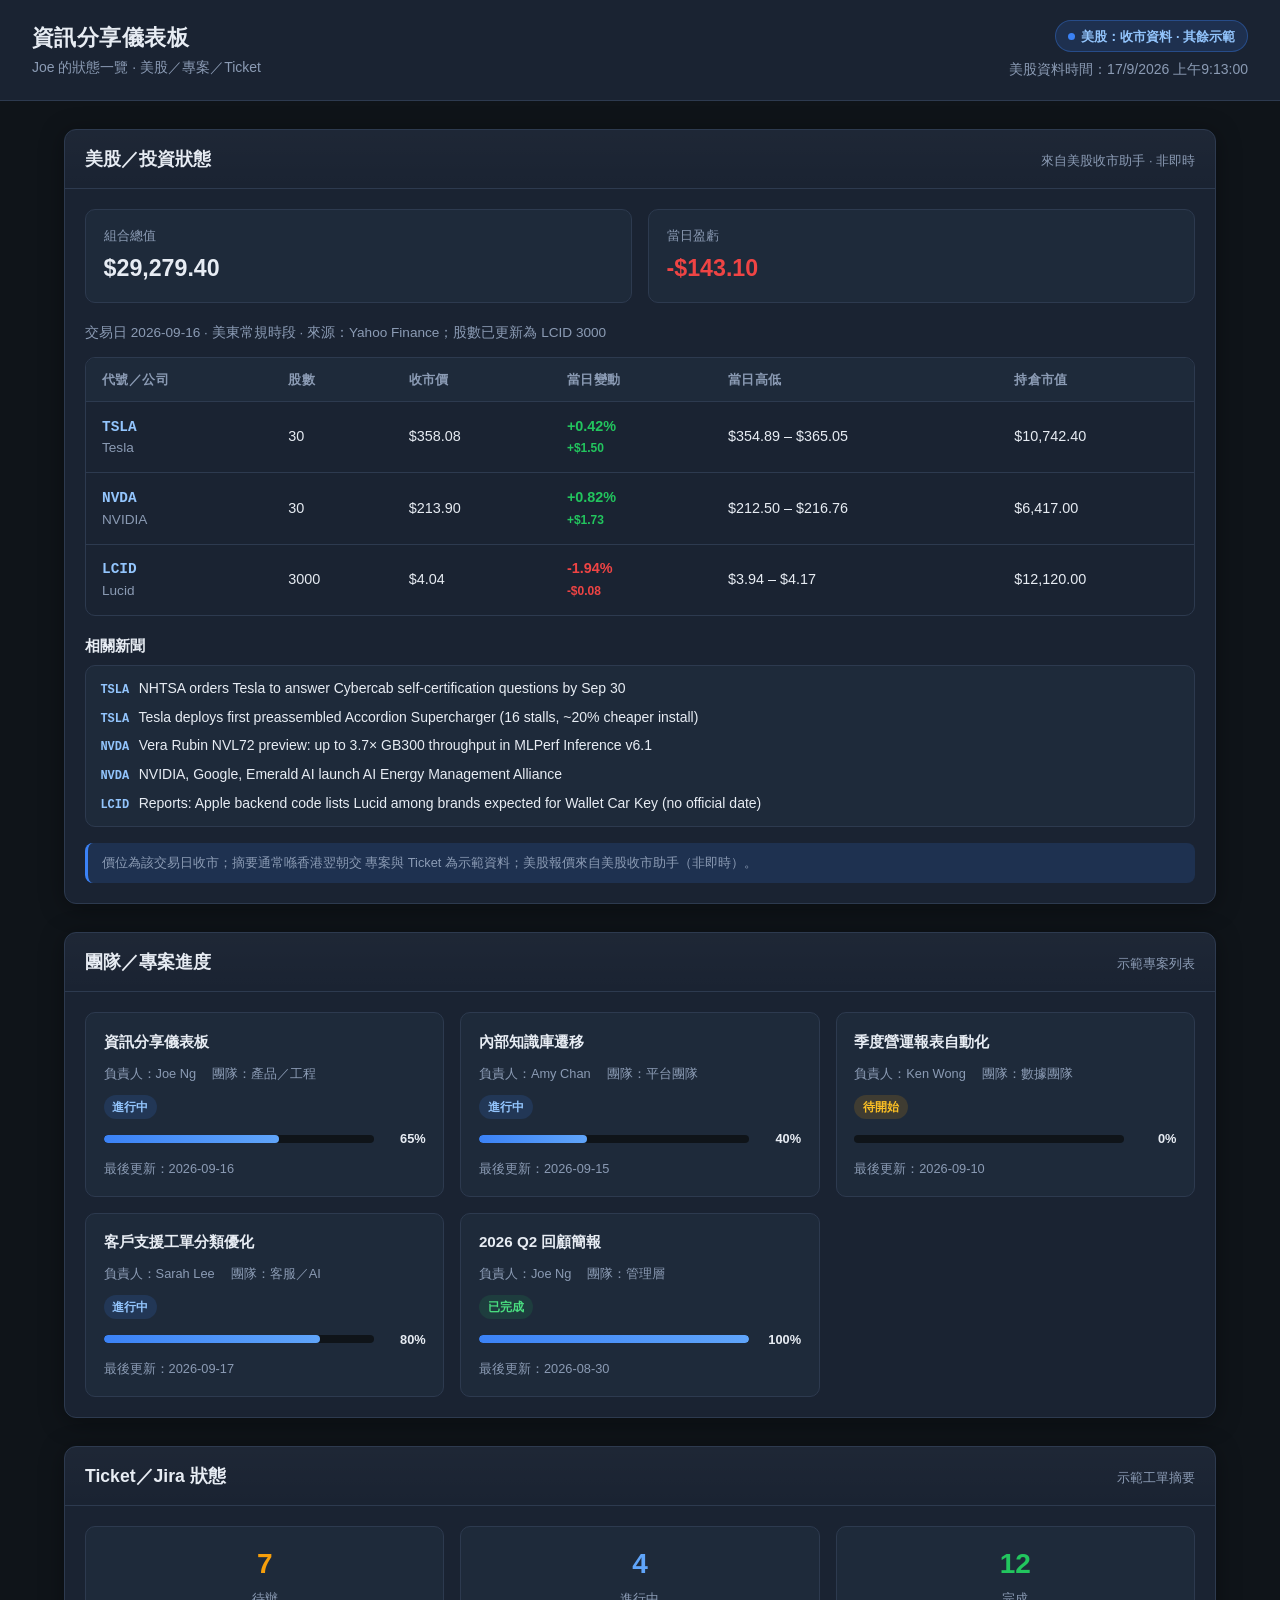
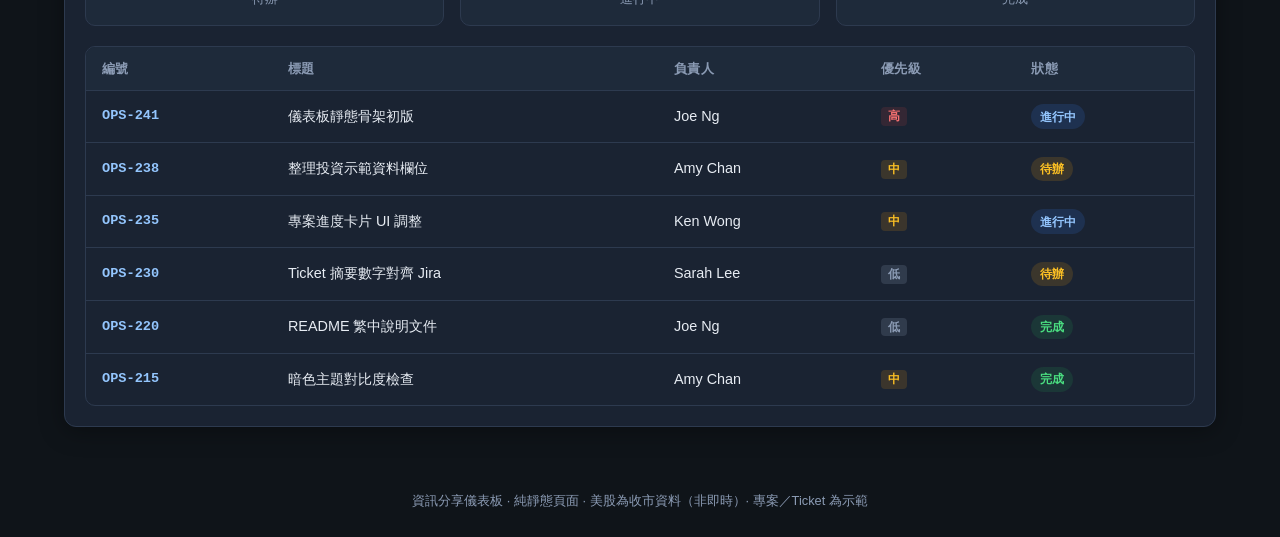
==== index.html @ c17a82ac "Initial publish: info-dashboard static site for GitHub Pages" ====
<!DOCTYPE html>
<html lang="zh-HK">
  <head>
    <meta charset="UTF-8" />
    <meta name="viewport" content="width=device-width, initial-scale=1" />
    <title>資訊分享儀表板｜Joe</title>
    <link rel="stylesheet" href="css/styles.css" />
  </head>
  <body>
    <header class="app-header">
      <div>
        <h1>資訊分享儀表板</h1>
        <p class="subtitle">Joe 的狀態一覽 · 美股／專案／Ticket</p>
      </div>
      <div style="text-align: right">
        <span class="badge-mock" id="mock-badge">美股：收市資料 · 其餘示範</span>
        <p class="subtitle" id="mock-updated" style="margin-top: 0.4rem"></p>
      </div>
    </header>

    <main>
      <!-- A) 美股／投資狀態 -->
      <section class="section" aria-labelledby="sec-portfolio">
        <div class="section-header">
          <h2 id="sec-portfolio">美股／投資狀態</h2>
          <span class="hint">來自美股收市助手 · 非即時</span>
        </div>
        <div class="section-body">
          <div class="portfolio-summary">
            <div class="stat-card">
              <div class="label">組合總值</div>
              <div class="value" id="portfolio-total-value">—</div>
            </div>
            <div class="stat-card">
              <div class="label">當日盈虧</div>
              <div class="value" id="portfolio-day-pl">—</div>
            </div>
          </div>

          <p class="session-meta" id="portfolio-session-meta"></p>

          <div class="table-wrap">
            <table>
              <thead>
                <tr>
                  <th>代號／公司</th>
                  <th>股數</th>
                  <th>收市價</th>
                  <th>當日變動</th>
                  <th>當日高低</th>
                  <th>持倉市值</th>
                </tr>
              </thead>
              <tbody id="holdings-tbody"></tbody>
            </table>
          </div>

          <div id="portfolio-news" class="portfolio-news"></div>

          <p class="disclaimer" id="portfolio-disclaimer"></p>
        </div>
      </section>

      <!-- B) 團隊／專案進度 -->
      <section class="section" aria-labelledby="sec-projects">
        <div class="section-header">
          <h2 id="sec-projects">團隊／專案進度</h2>
          <span class="hint">示範專案列表</span>
        </div>
        <div class="section-body">
          <div class="project-grid" id="project-grid"></div>
        </div>
      </section>

      <!-- C) Ticket／Jira 狀態 -->
      <section class="section" aria-labelledby="sec-tickets">
        <div class="section-header">
          <h2 id="sec-tickets">Ticket／Jira 狀態</h2>
          <span class="hint">示範工單摘要</span>
        </div>
        <div class="section-body">
          <div class="ticket-summary">
            <div class="ticket-stat todo">
              <div class="count" id="ticket-todo">—</div>
              <div class="label">待辦</div>
            </div>
            <div class="ticket-stat in-progress">
              <div class="count" id="ticket-in-progress">—</div>
              <div class="label">進行中</div>
            </div>
            <div class="ticket-stat done">
              <div class="count" id="ticket-done">—</div>
              <div class="label">完成</div>
            </div>
          </div>

          <div class="table-wrap">
            <table>
              <thead>
                <tr>
                  <th>編號</th>
                  <th>標題</th>
                  <th>負責人</th>
                  <th>優先級</th>
                  <th>狀態</th>
                </tr>
              </thead>
              <tbody id="tickets-tbody"></tbody>
            </table>
          </div>
        </div>
      </section>
    </main>

    <footer class="app-footer">
      資訊分享儀表板 · 純靜態頁面 · 美股為收市資料（非即時）· 專案／Ticket 為示範
    </footer>

    <script src="data/stocks.js"></script>
    <script src="data/mock.js"></script>
    <script src="js/app.js"></script>
  </body>
</html>
---- css/styles.css ----
/* ============================================================
   資訊分享儀表板 — 樣式
   深色專業風格，桌面可讀，無需建置工具
   ============================================================ */

:root {
  --bg: #0f1419;
  --bg-elevated: #1a2332;
  --bg-card: #1e2a3a;
  --bg-hover: #243447;
  --border: #2d3a4f;
  --text: #e7ecf3;
  --text-muted: #8b9bb4;
  --accent: #3b82f6;
  --accent-soft: rgba(59, 130, 246, 0.15);
  --positive: #22c55e;
  --positive-soft: rgba(34, 197, 94, 0.12);
  --negative: #ef4444;
  --negative-soft: rgba(239, 68, 68, 0.12);
  --warning: #f59e0b;
  --radius: 12px;
  --shadow: 0 4px 24px rgba(0, 0, 0, 0.35);
  --font: "Noto Sans TC", "PingFang HK", "Microsoft JhengHei",
    "Helvetica Neue", Arial, sans-serif;
  --mono: "SF Mono", "Cascadia Code", "Consolas", monospace;
}

*,
*::before,
*::after {
  box-sizing: border-box;
  margin: 0;
  padding: 0;
}

html {
  font-size: 16px;
  -webkit-font-smoothing: antialiased;
}

body {
  font-family: var(--font);
  background: var(--bg);
  color: var(--text);
  line-height: 1.5;
  min-height: 100vh;
}

/* ---------- 版面 ---------- */

.app-header {
  background: var(--bg-elevated);
  border-bottom: 1px solid var(--border);
  padding: 1.25rem 2rem;
  display: flex;
  flex-wrap: wrap;
  align-items: center;
  justify-content: space-between;
  gap: 1rem;
}

.app-header h1 {
  font-size: 1.35rem;
  font-weight: 700;
  letter-spacing: 0.02em;
}

.app-header .subtitle {
  color: var(--text-muted);
  font-size: 0.875rem;
  margin-top: 0.2rem;
}

.badge-mock {
  display: inline-flex;
  align-items: center;
  gap: 0.4rem;
  background: var(--accent-soft);
  color: #93c5fd;
  border: 1px solid rgba(59, 130, 246, 0.35);
  padding: 0.35rem 0.75rem;
  border-radius: 999px;
  font-size: 0.8rem;
  font-weight: 600;
}

.badge-mock::before {
  content: "";
  width: 7px;
  height: 7px;
  border-radius: 50%;
  background: var(--accent);
}

main {
  max-width: 1200px;
  margin: 0 auto;
  padding: 1.75rem 1.5rem 3rem;
  display: flex;
  flex-direction: column;
  gap: 1.75rem;
}

.section {
  background: var(--bg-elevated);
  border: 1px solid var(--border);
  border-radius: var(--radius);
  box-shadow: var(--shadow);
  overflow: hidden;
}

.section-header {
  display: flex;
  flex-wrap: wrap;
  align-items: baseline;
  justify-content: space-between;
  gap: 0.5rem;
  padding: 1rem 1.25rem;
  border-bottom: 1px solid var(--border);
  background: linear-gradient(180deg, rgba(255, 255, 255, 0.02), transparent);
}

.section-header h2 {
  font-size: 1.1rem;
  font-weight: 650;
}

.section-header .hint {
  font-size: 0.8rem;
  color: var(--text-muted);
}

.section-body {
  padding: 1.25rem;
}

/* ---------- 投資組合 ---------- */

.portfolio-summary {
  display: grid;
  grid-template-columns: repeat(auto-fit, minmax(180px, 1fr));
  gap: 1rem;
  margin-bottom: 1.25rem;
}

.stat-card {
  background: var(--bg-card);
  border: 1px solid var(--border);
  border-radius: 10px;
  padding: 1rem 1.1rem;
}

.stat-card .label {
  font-size: 0.8rem;
  color: var(--text-muted);
  margin-bottom: 0.35rem;
}

.stat-card .value {
  font-size: 1.45rem;
  font-weight: 700;
  font-variant-numeric: tabular-nums;
}

.stat-card .value.positive {
  color: var(--positive);
}

.stat-card .value.negative {
  color: var(--negative);
}

.table-wrap {
  overflow-x: auto;
  border-radius: 10px;
  border: 1px solid var(--border);
}

table {
  width: 100%;
  border-collapse: collapse;
  font-size: 0.9rem;
}

thead {
  background: var(--bg-card);
}

th {
  text-align: left;
  padding: 0.75rem 1rem;
  font-weight: 600;
  color: var(--text-muted);
  font-size: 0.8rem;
  letter-spacing: 0.03em;
  white-space: nowrap;
  border-bottom: 1px solid var(--border);
}

td {
  padding: 0.85rem 1rem;
  border-bottom: 1px solid var(--border);
  font-variant-numeric: tabular-nums;
  vertical-align: middle;
}

tbody tr:last-child td {
  border-bottom: none;
}

tbody tr:hover {
  background: var(--bg-hover);
}

.ticker {
  font-family: var(--mono);
  font-weight: 700;
  color: #93c5fd;
}

.company {
  color: var(--text-muted);
  font-size: 0.85rem;
}

.change-pos {
  color: var(--positive);
  font-weight: 600;
}

.change-neg {
  color: var(--negative);
  font-weight: 600;
}

.session-meta {
  margin: 0 0 0.85rem;
  font-size: 0.85rem;
  color: var(--text-muted);
}

.portfolio-news {
  margin-top: 1.15rem;
}

.news-heading {
  font-size: 0.95rem;
  font-weight: 600;
  margin-bottom: 0.5rem;
  color: var(--text);
}

.news-list {
  list-style: none;
  display: flex;
  flex-direction: column;
  gap: 0.45rem;
  padding: 0.75rem 0.9rem;
  background: var(--bg-card);
  border: 1px solid var(--border);
  border-radius: 10px;
}

.news-list li {
  font-size: 0.875rem;
  line-height: 1.45;
}

.news-ticker {
  font-family: var(--mono);
  font-size: 0.75rem;
  font-weight: 700;
  color: #93c5fd;
  margin-right: 0.35rem;
}

.news-list a {
  color: var(--text);
  text-decoration: none;
  border-bottom: 1px solid transparent;
}

.news-list a:hover {
  color: #93c5fd;
  border-bottom-color: rgba(147, 197, 253, 0.5);
}

.disclaimer {
  margin-top: 1rem;
  font-size: 0.8rem;
  color: var(--text-muted);
  padding: 0.65rem 0.85rem;
  background: var(--accent-soft);
  border-radius: 8px;
  border-left: 3px solid var(--accent);
}

/* ---------- 專案進度 ---------- */

.project-grid {
  display: grid;
  grid-template-columns: repeat(auto-fill, minmax(280px, 1fr));
  gap: 1rem;
}

.project-card {
  background: var(--bg-card);
  border: 1px solid var(--border);
  border-radius: 10px;
  padding: 1.1rem;
  display: flex;
  flex-direction: column;
  gap: 0.65rem;
}

.project-card h3 {
  font-size: 0.95rem;
  font-weight: 650;
}

.project-meta {
  font-size: 0.8rem;
  color: var(--text-muted);
  display: flex;
  flex-wrap: wrap;
  gap: 0.5rem 1rem;
}

.status-pill {
  display: inline-block;
  font-size: 0.75rem;
  font-weight: 650;
  padding: 0.2rem 0.55rem;
  border-radius: 999px;
  white-space: nowrap;
}

.status-pill.進行中 {
  background: var(--accent-soft);
  color: #93c5fd;
}

.status-pill.待開始 {
  background: rgba(245, 158, 11, 0.15);
  color: #fbbf24;
}

.status-pill.已完成 {
  background: var(--positive-soft);
  color: #4ade80;
}

.status-pill.待辦 {
  background: rgba(245, 158, 11, 0.15);
  color: #fbbf24;
}

.status-pill.完成 {
  background: var(--positive-soft);
  color: #4ade80;
}

.progress-row {
  display: flex;
  align-items: center;
  gap: 0.75rem;
}

.progress-bar {
  flex: 1;
  height: 8px;
  background: var(--bg);
  border-radius: 999px;
  overflow: hidden;
}

.progress-fill {
  height: 100%;
  background: linear-gradient(90deg, var(--accent), #60a5fa);
  border-radius: 999px;
  transition: width 0.4s ease;
}

.progress-pct {
  font-size: 0.8rem;
  font-weight: 650;
  font-variant-numeric: tabular-nums;
  min-width: 2.5rem;
  text-align: right;
}

/* ---------- Ticket / Jira ---------- */

.ticket-summary {
  display: grid;
  grid-template-columns: repeat(3, 1fr);
  gap: 1rem;
  margin-bottom: 1.25rem;
}

.ticket-stat {
  text-align: center;
  background: var(--bg-card);
  border: 1px solid var(--border);
  border-radius: 10px;
  padding: 1rem;
}

.ticket-stat .count {
  font-size: 1.75rem;
  font-weight: 700;
  font-variant-numeric: tabular-nums;
}

.ticket-stat .label {
  font-size: 0.8rem;
  color: var(--text-muted);
  margin-top: 0.25rem;
}

.ticket-stat.todo .count {
  color: var(--warning);
}

.ticket-stat.in-progress .count {
  color: #60a5fa;
}

.ticket-stat.done .count {
  color: var(--positive);
}

.priority {
  font-size: 0.75rem;
  font-weight: 650;
  padding: 0.15rem 0.45rem;
  border-radius: 4px;
}

.priority.高 {
  background: var(--negative-soft);
  color: #f87171;
}

.priority.中 {
  background: rgba(245, 158, 11, 0.15);
  color: #fbbf24;
}

.priority.低 {
  background: rgba(139, 155, 180, 0.2);
  color: var(--text-muted);
}

.key-cell {
  font-family: var(--mono);
  font-size: 0.85rem;
  color: #93c5fd;
  font-weight: 600;
}

.app-footer {
  text-align: center;
  padding: 1rem 1.5rem 2rem;
  color: var(--text-muted);
  font-size: 0.8rem;
}

/* ---------- 響應式 ---------- */

@media (max-width: 640px) {
  .app-header {
    padding: 1rem 1.25rem;
  }

  main {
    padding: 1.25rem 1rem 2rem;
  }

  .ticket-summary {
    grid-template-columns: 1fr;
  }

  .stat-card .value {
    font-size: 1.25rem;
  }
}
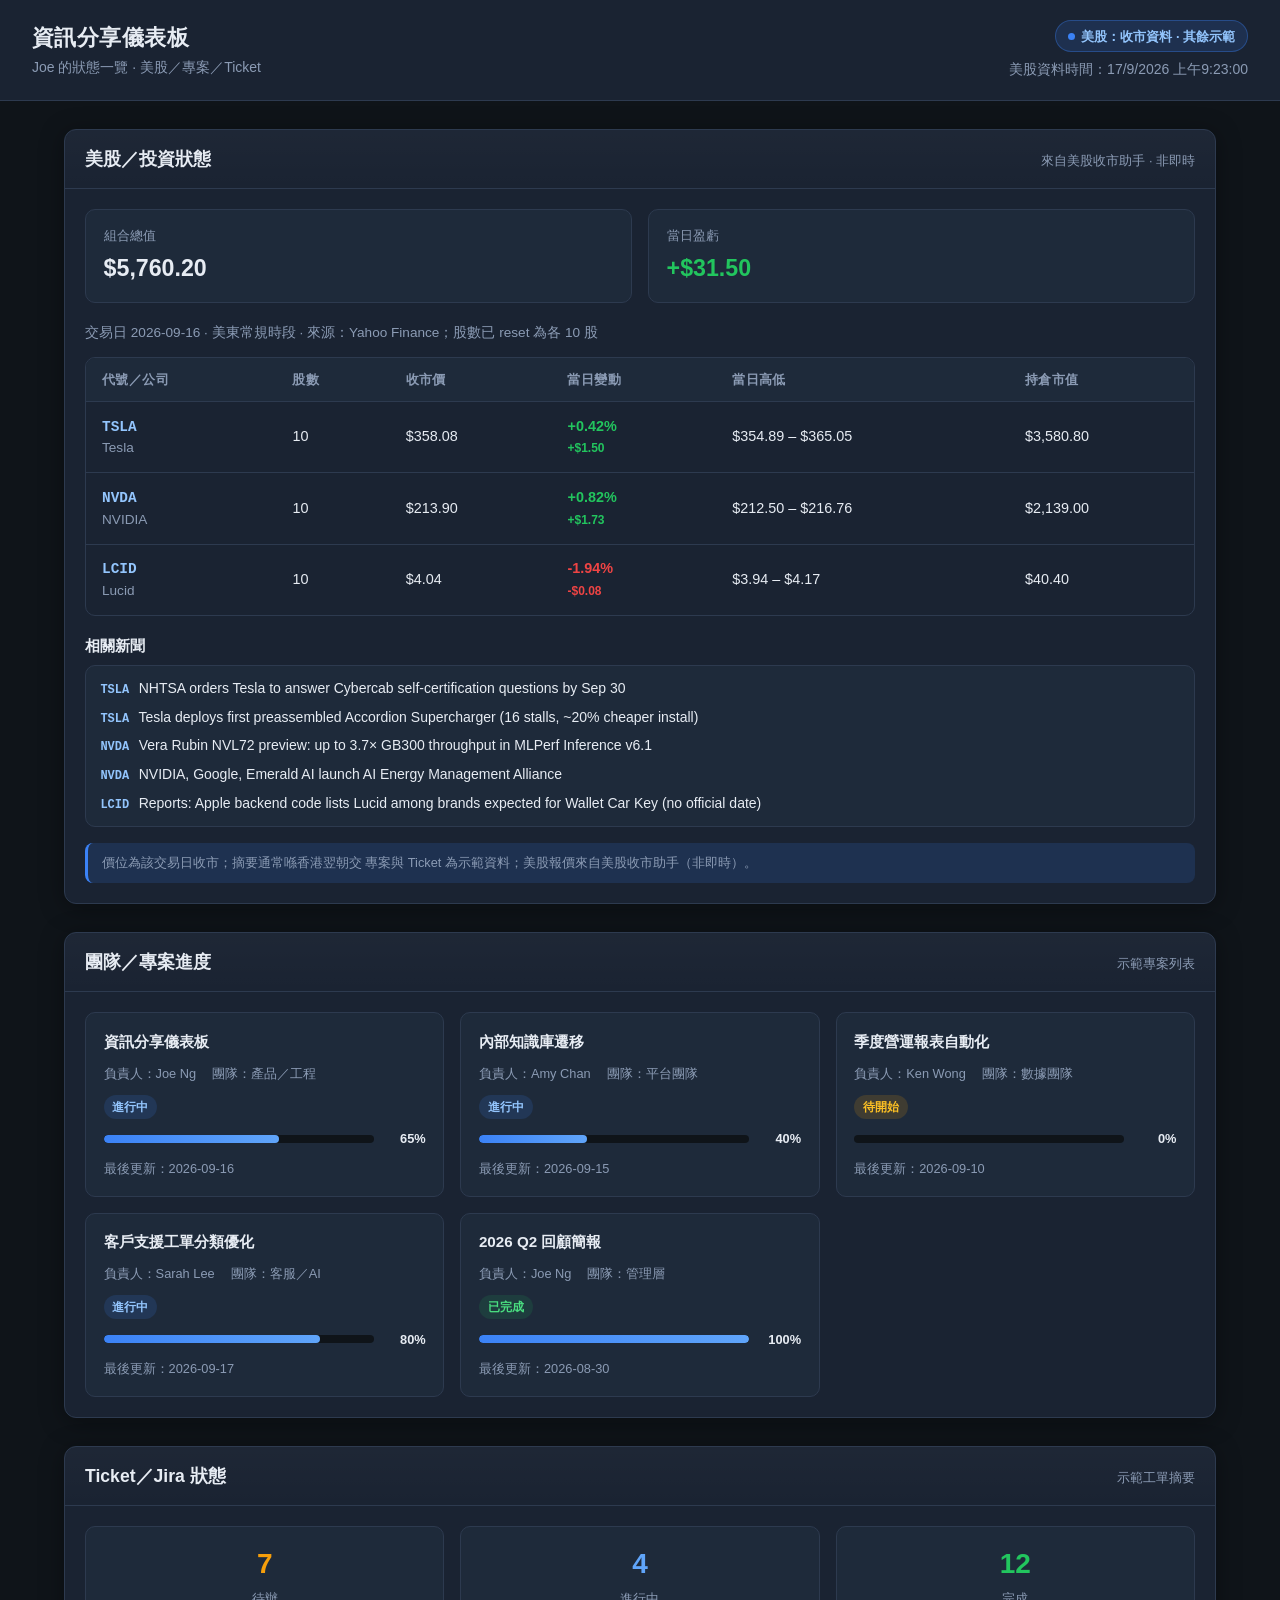
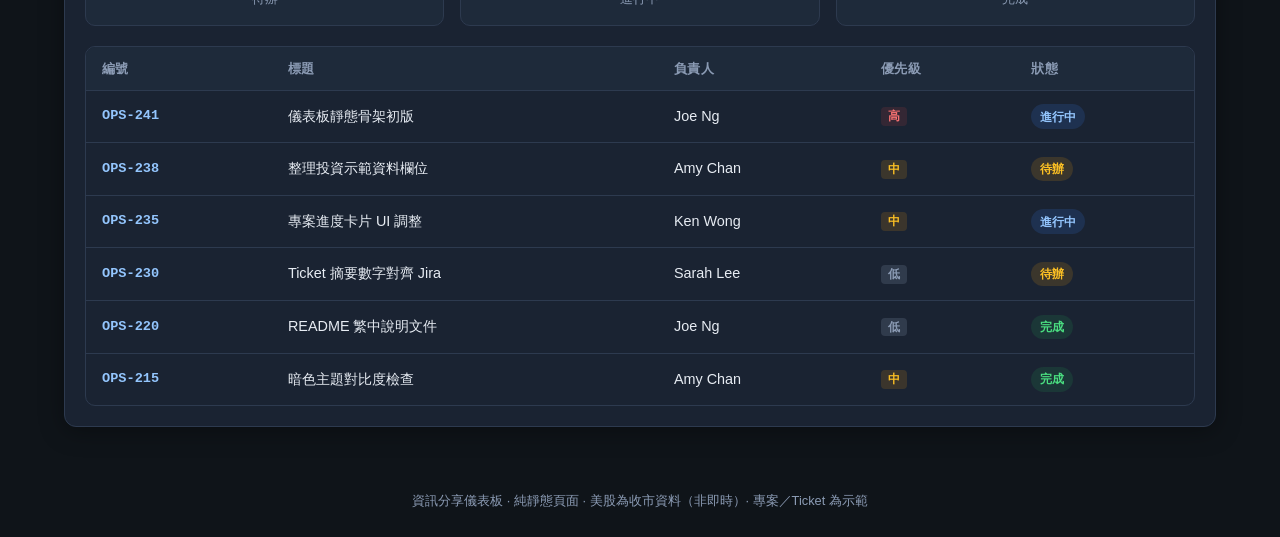
==== commit 85d4b4ce: "Bust browser cache for stocks.js after holdings update (202609170926)" ====
--- a/index.html
+++ b/index.html
@@ -116,8 +116,8 @@
       資訊分享儀表板 · 純靜態頁面 · 美股為收市資料（非即時）· 專案／Ticket 為示範
     </footer>
 
-    <script src="data/stocks.js"></script>
-    <script src="data/mock.js"></script>
-    <script src="js/app.js"></script>
+    <script src="data/stocks.js?v=202609170926"></script>
+    <script src="data/mock.js?v=202609170926"></script>
+    <script src="js/app.js?v=202609170926"></script>
   </body>
 </html>
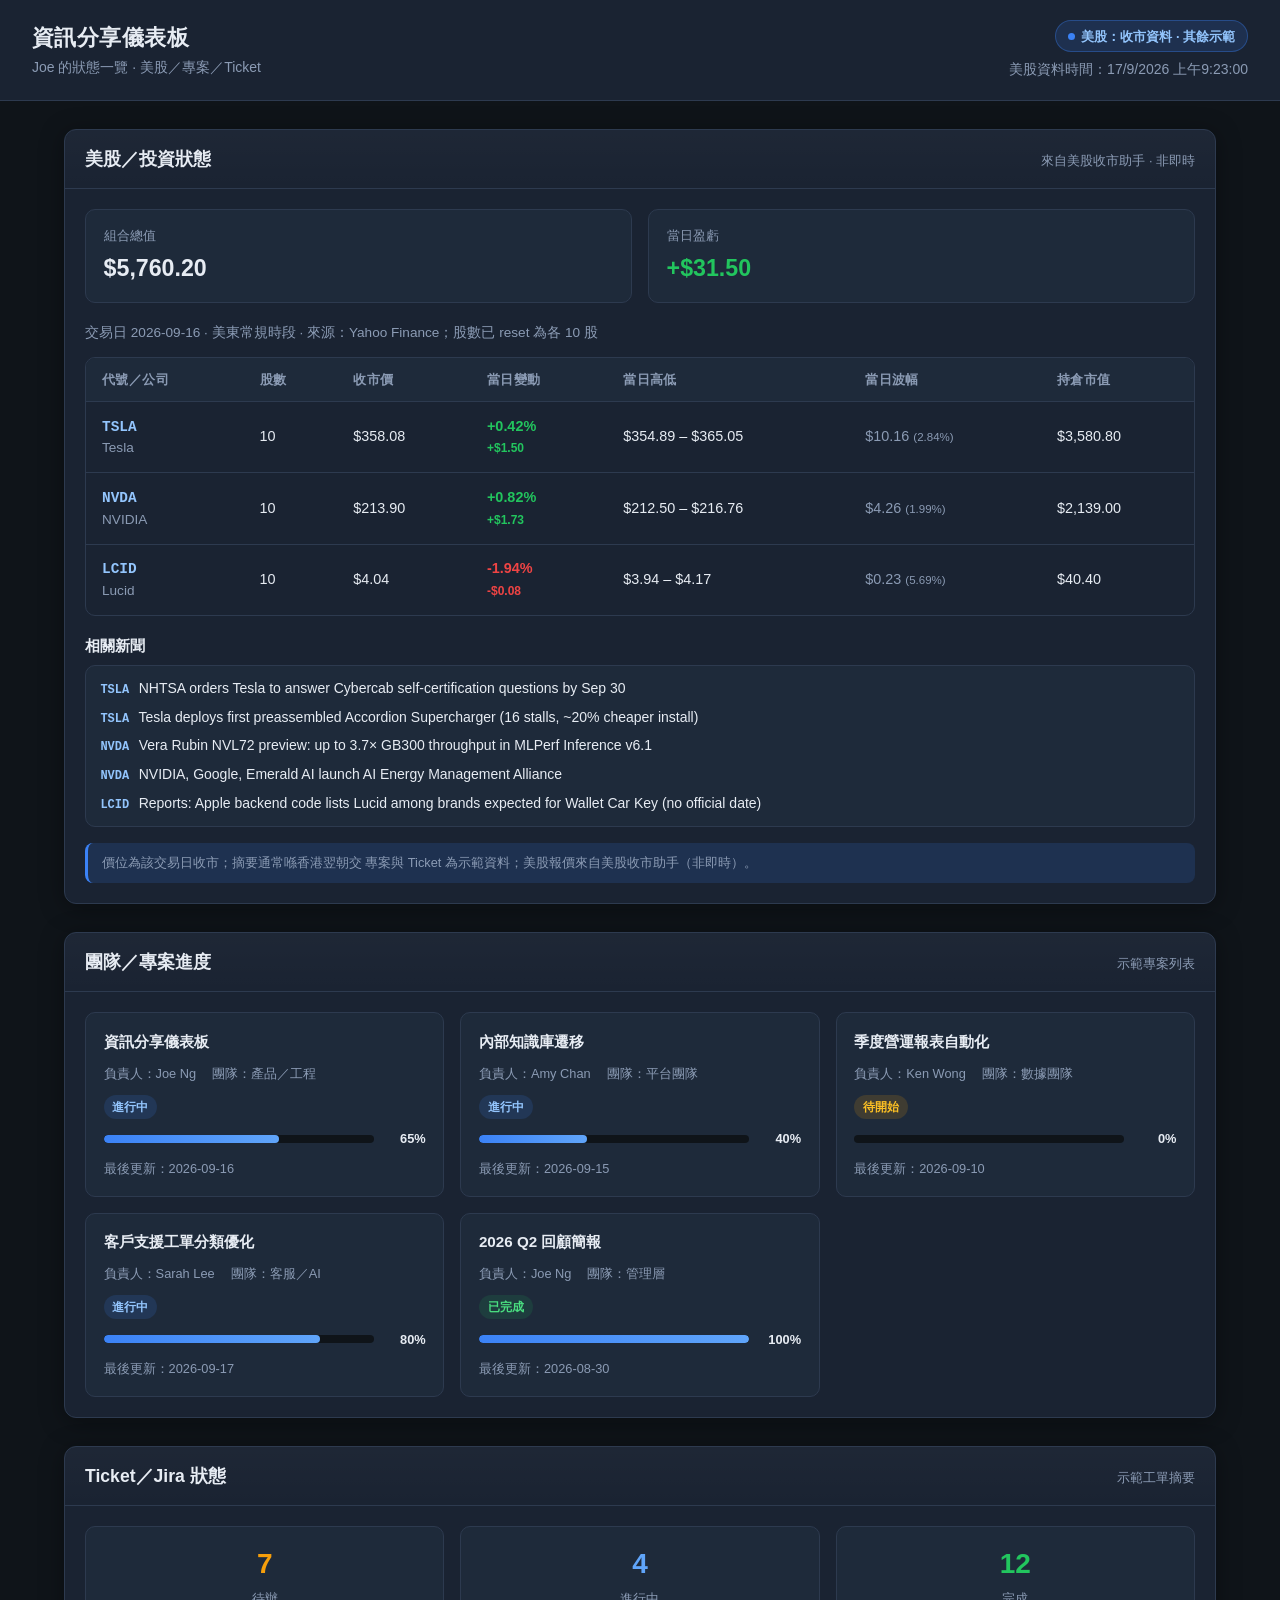
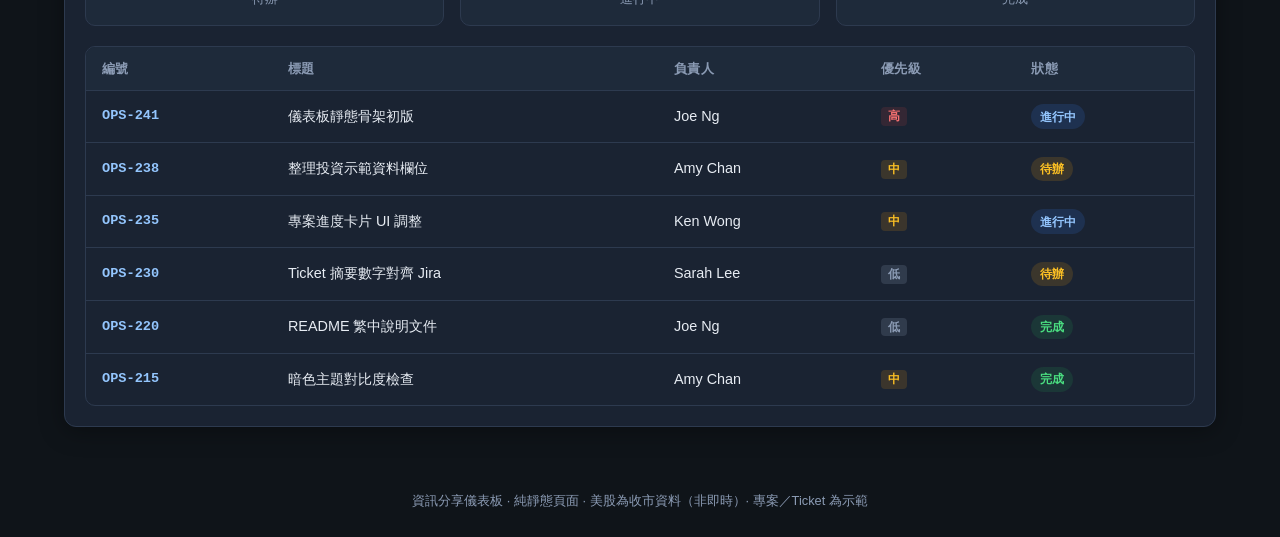
==== commit 3e211335: "Add daily range column (amount + % of close) to stocks table" ====
--- a/index.html
+++ b/index.html
@@ -48,6 +48,7 @@
                   <th>收市價</th>
                   <th>當日變動</th>
                   <th>當日高低</th>
+                  <th>當日波幅</th>
                   <th>持倉市值</th>
                 </tr>
               </thead>
@@ -116,8 +117,8 @@
       資訊分享儀表板 · 純靜態頁面 · 美股為收市資料（非即時）· 專案／Ticket 為示範
     </footer>
 
-    <script src="data/stocks.js?v=202609170926"></script>
-    <script src="data/mock.js?v=202609170926"></script>
-    <script src="js/app.js?v=202609170926"></script>
+    <script src="data/stocks.js?v=202609170934"></script>
+    <script src="data/mock.js?v=202609170934"></script>
+    <script src="js/app.js?v=202609170934"></script>
   </body>
 </html>
--- a/css/styles.css
+++ b/css/styles.css
@@ -485,3 +485,14 @@
     font-size: 1.25rem;
   }
 }
+
+/* 當日波幅 */
+.amplitude {
+  font-variant-numeric: tabular-nums;
+  white-space: nowrap;
+  color: var(--text-muted, #8b9bb4);
+}
+.amplitude small {
+  color: var(--text-muted, #8b9bb4);
+  font-size: 0.8em;
+}
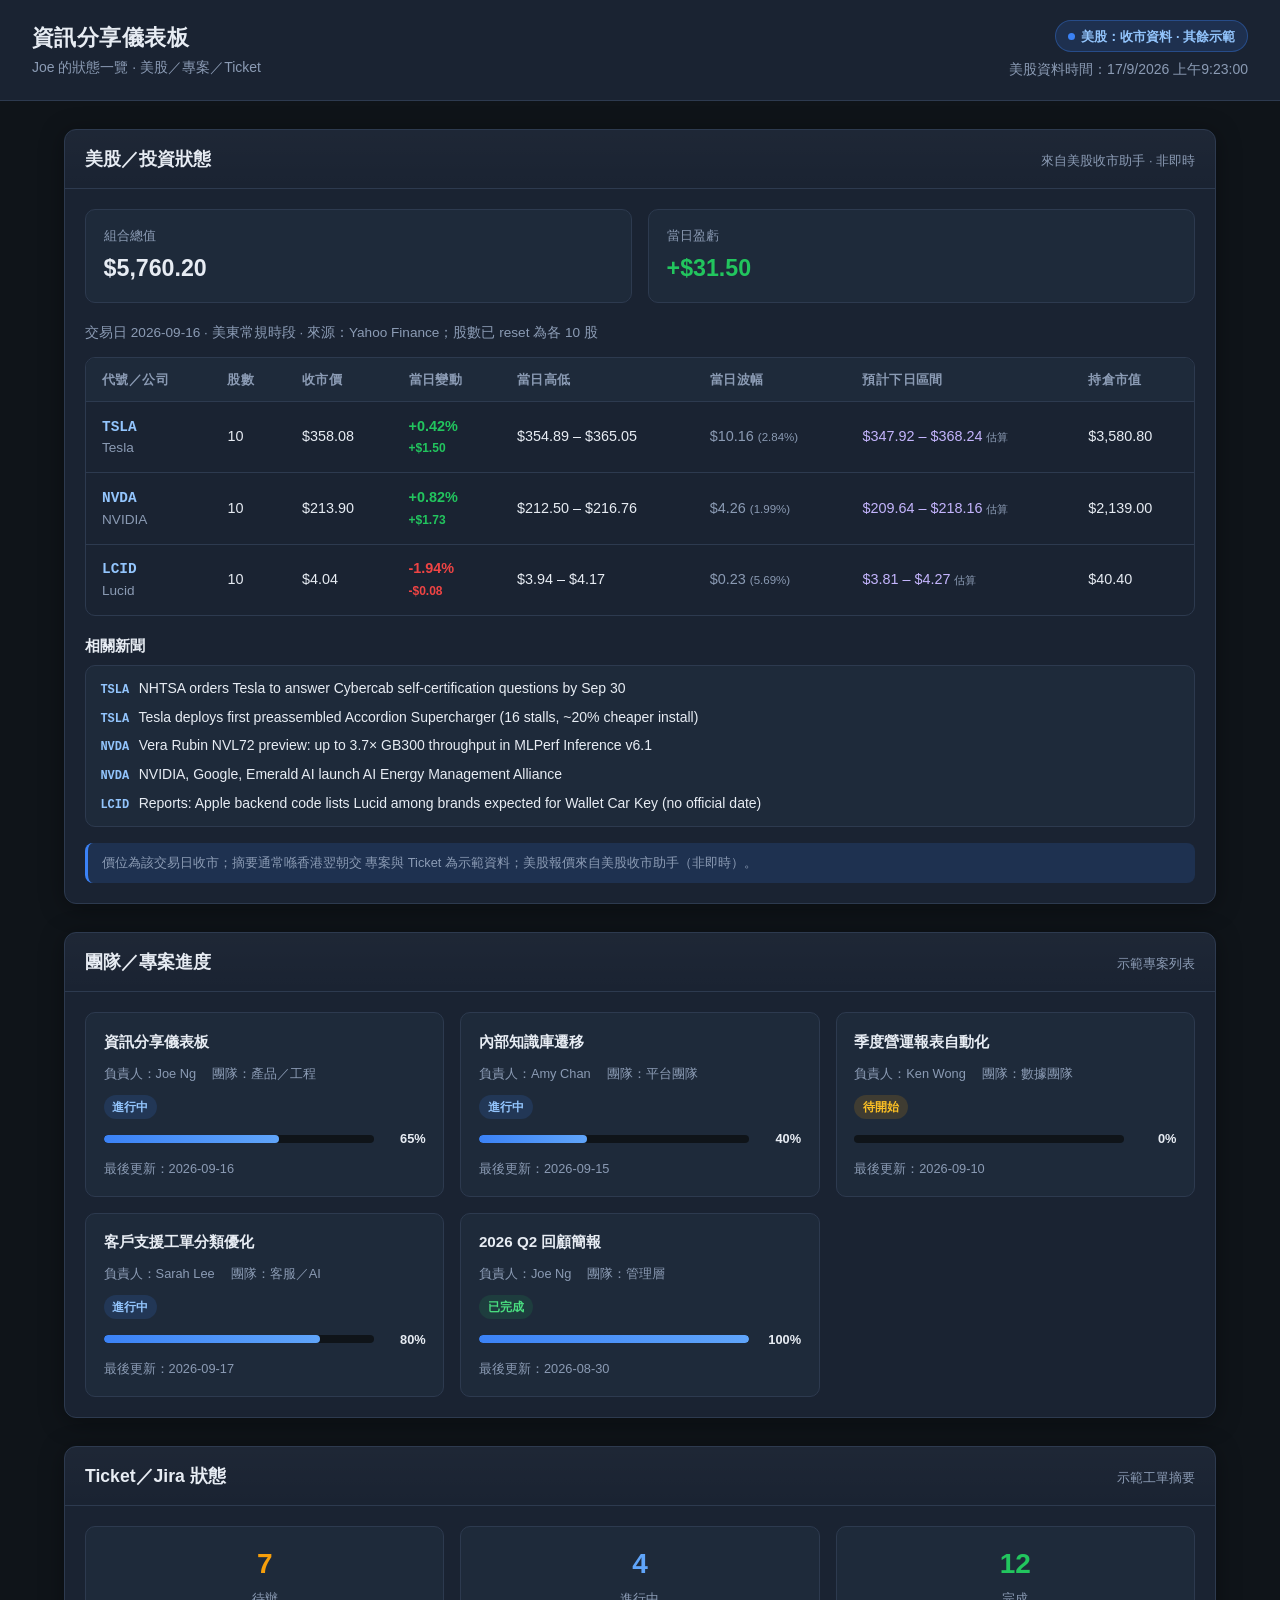
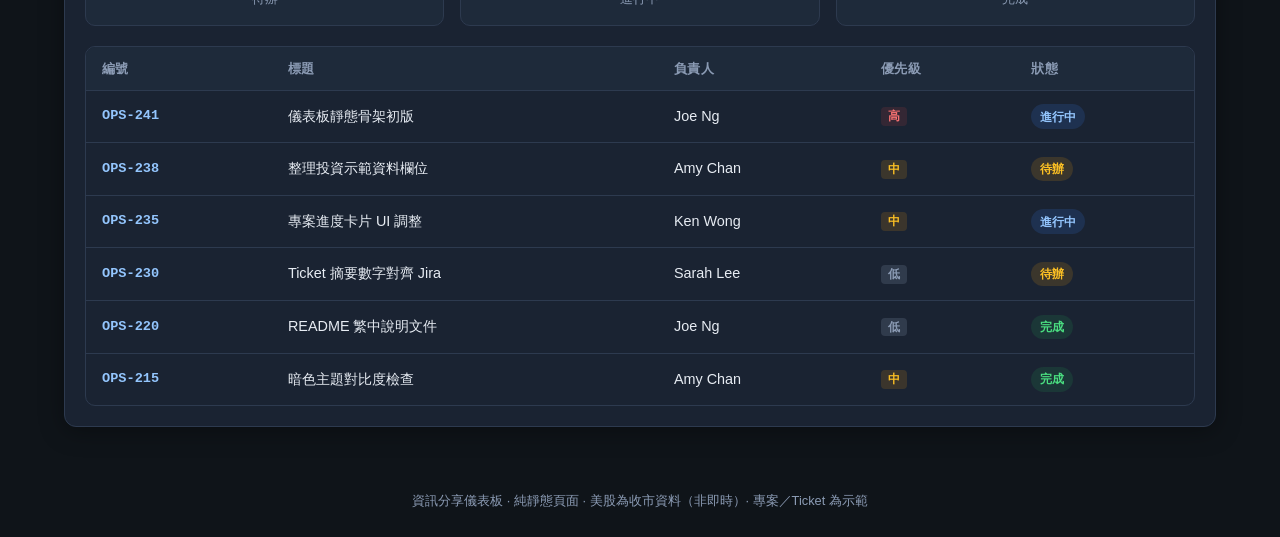
==== commit 265c0750: "Publish: next-day range estimate + daily amplitude columns" ====
--- a/index.html
+++ b/index.html
@@ -49,6 +49,7 @@
                   <th>當日變動</th>
                   <th>當日高低</th>
                   <th>當日波幅</th>
+                  <th>預計下日區間</th>
                   <th>持倉市值</th>
                 </tr>
               </thead>
@@ -117,8 +118,8 @@
       資訊分享儀表板 · 純靜態頁面 · 美股為收市資料（非即時）· 專案／Ticket 為示範
     </footer>
 
-    <script src="data/stocks.js?v=202609170934"></script>
-    <script src="data/mock.js?v=202609170934"></script>
-    <script src="js/app.js?v=202609170934"></script>
+    <script src="data/stocks.js?v=202609170940"></script>
+    <script src="data/mock.js?v=202609170940"></script>
+    <script src="js/app.js?v=202609170940"></script>
   </body>
 </html>
--- a/css/styles.css
+++ b/css/styles.css
@@ -496,3 +496,15 @@
   color: var(--text-muted, #8b9bb4);
   font-size: 0.8em;
 }
+
+/* 預計下日區間（估算） */
+.next-range {
+  font-variant-numeric: tabular-nums;
+  white-space: nowrap;
+  color: #c4b5fd;
+}
+.next-range .est-note,
+.est-note {
+  color: var(--text-muted, #8b9bb4);
+  font-size: 0.75em;
+}
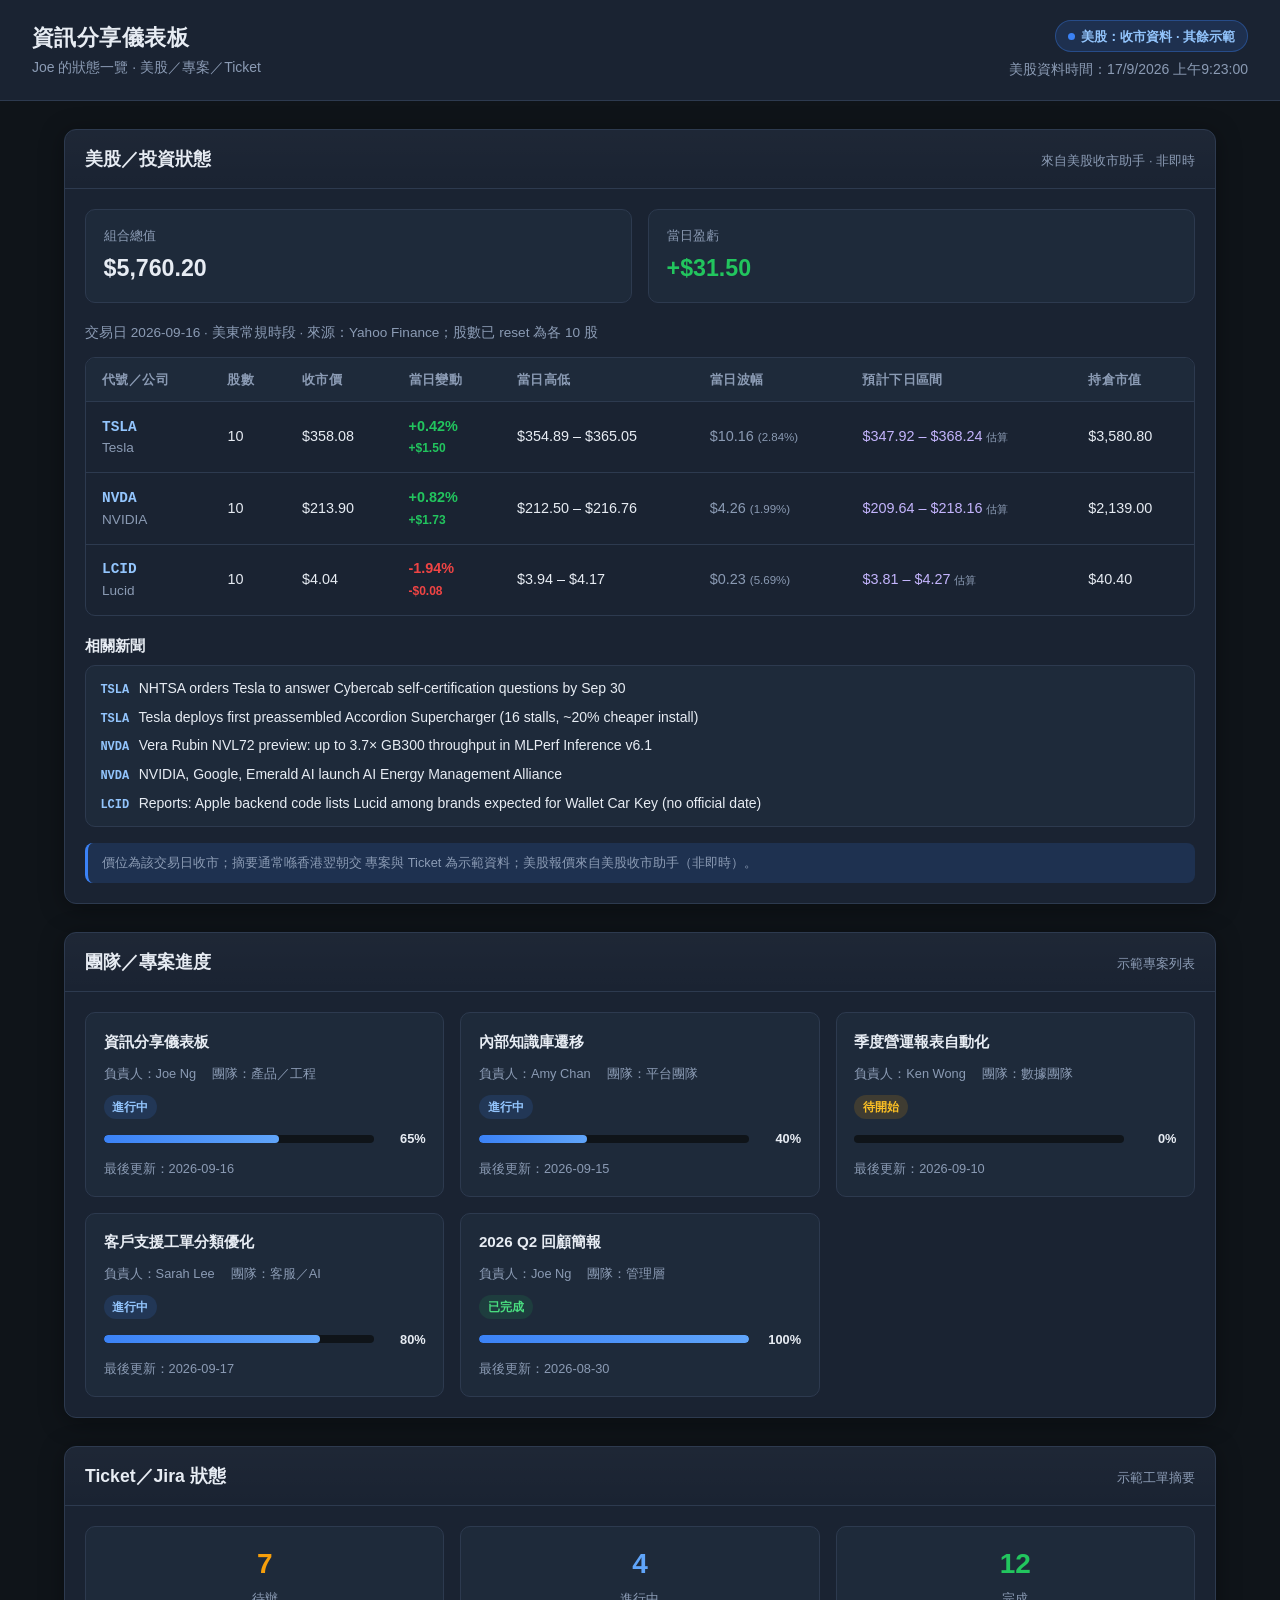
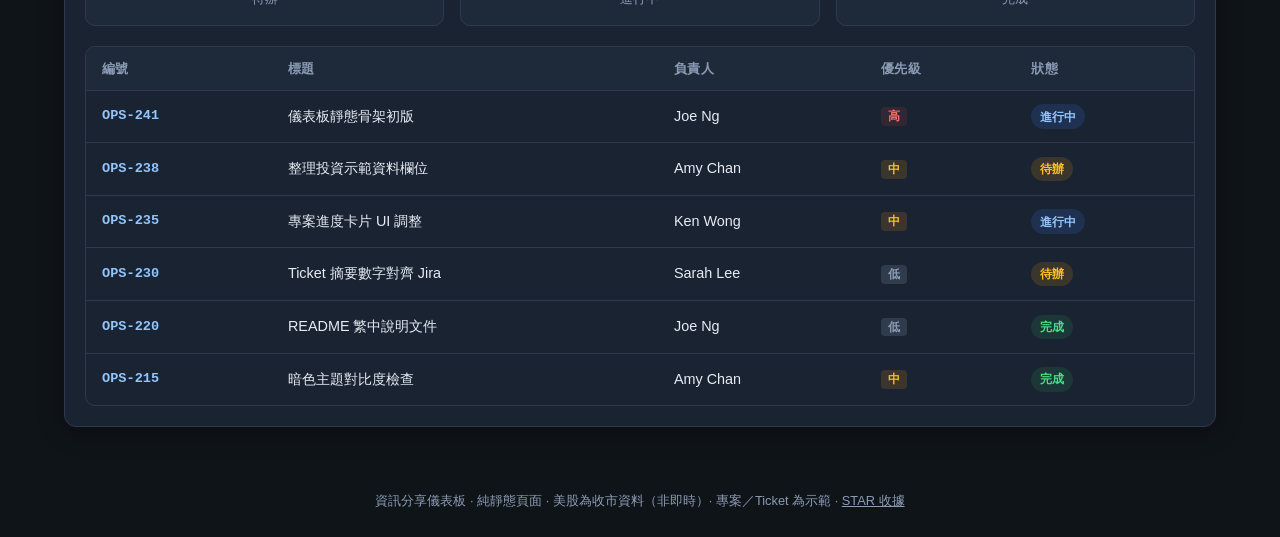
==== commit 41cf6193: "Add searchable STAR receipts listing page with first PDF" ====
--- a/index.html
+++ b/index.html
@@ -115,11 +115,11 @@
     </main>
 
     <footer class="app-footer">
-      資訊分享儀表板 · 純靜態頁面 · 美股為收市資料（非即時）· 專案／Ticket 為示範
+      資訊分享儀表板 · 純靜態頁面 · 美股為收市資料（非即時）· 專案／Ticket 為示範 · <a href="receipts/" style="color: inherit">STAR 收據</a>
     </footer>
 
-    <script src="data/stocks.js?v=202609170940"></script>
-    <script src="data/mock.js?v=202609170940"></script>
-    <script src="js/app.js?v=202609170940"></script>
+    <script src="data/stocks.js?v=202609171036"></script>
+    <script src="data/mock.js?v=202609171036"></script>
+    <script src="js/app.js?v=202609171036"></script>
   </body>
 </html>
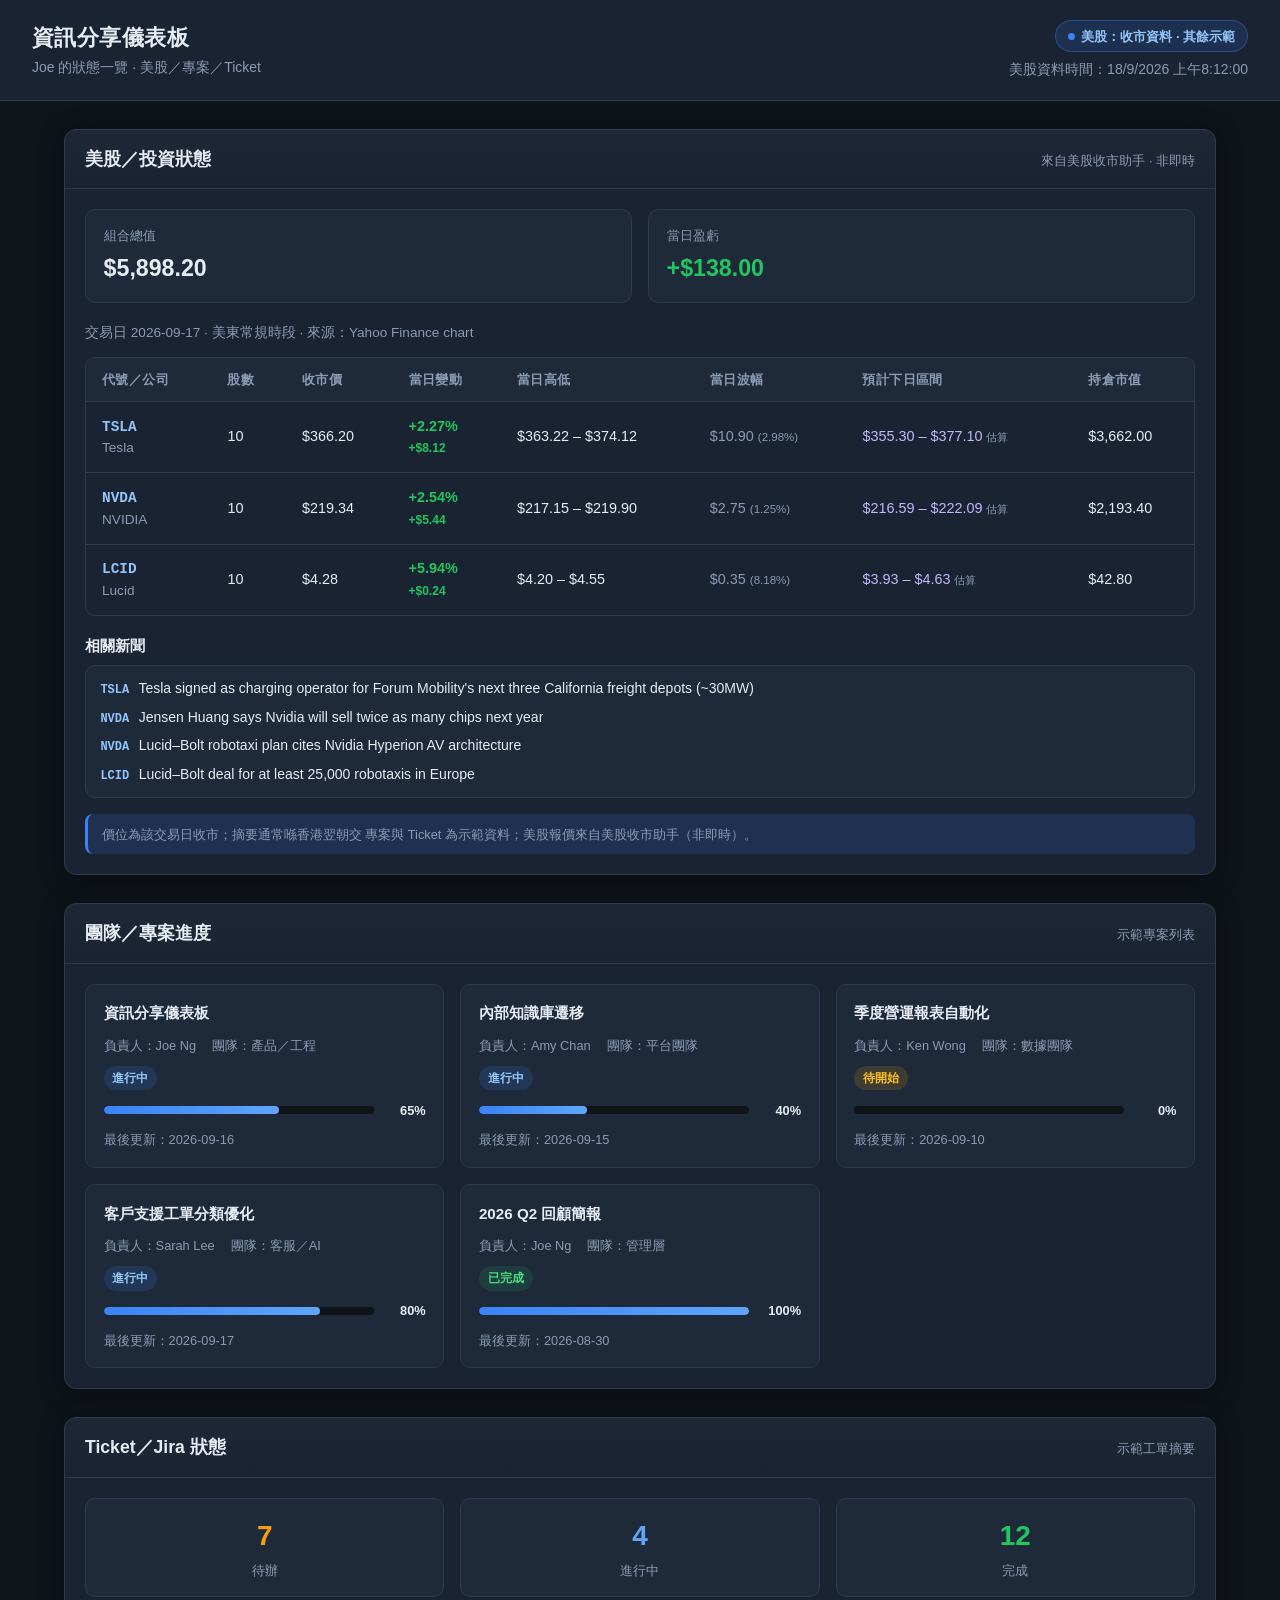
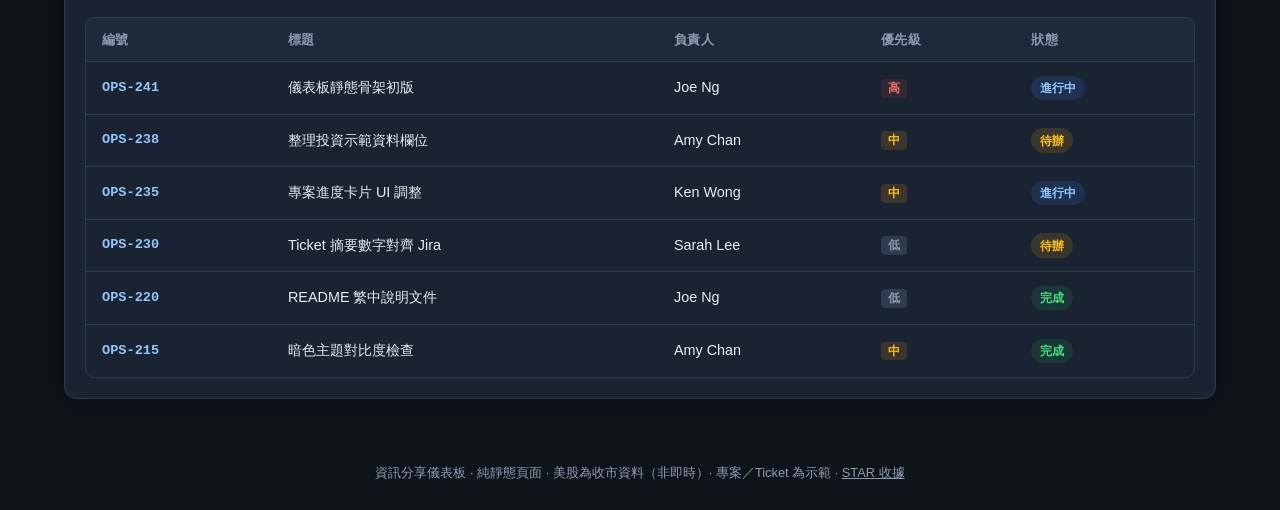
==== commit 3ce331a8: "Update stocks session for 2026-09-17 close" ====
--- a/index.html
+++ b/index.html
@@ -118,8 +118,8 @@
       資訊分享儀表板 · 純靜態頁面 · 美股為收市資料（非即時）· 專案／Ticket 為示範 · <a href="receipts/" style="color: inherit">STAR 收據</a>
     </footer>
 
-    <script src="data/stocks.js?v=202609171036"></script>
-    <script src="data/mock.js?v=202609171036"></script>
-    <script src="js/app.js?v=202609171036"></script>
+    <script src="data/stocks.js?v=202609180815"></script>
+    <script src="data/mock.js?v=202609180815"></script>
+    <script src="js/app.js?v=202609180815"></script>
   </body>
 </html>
